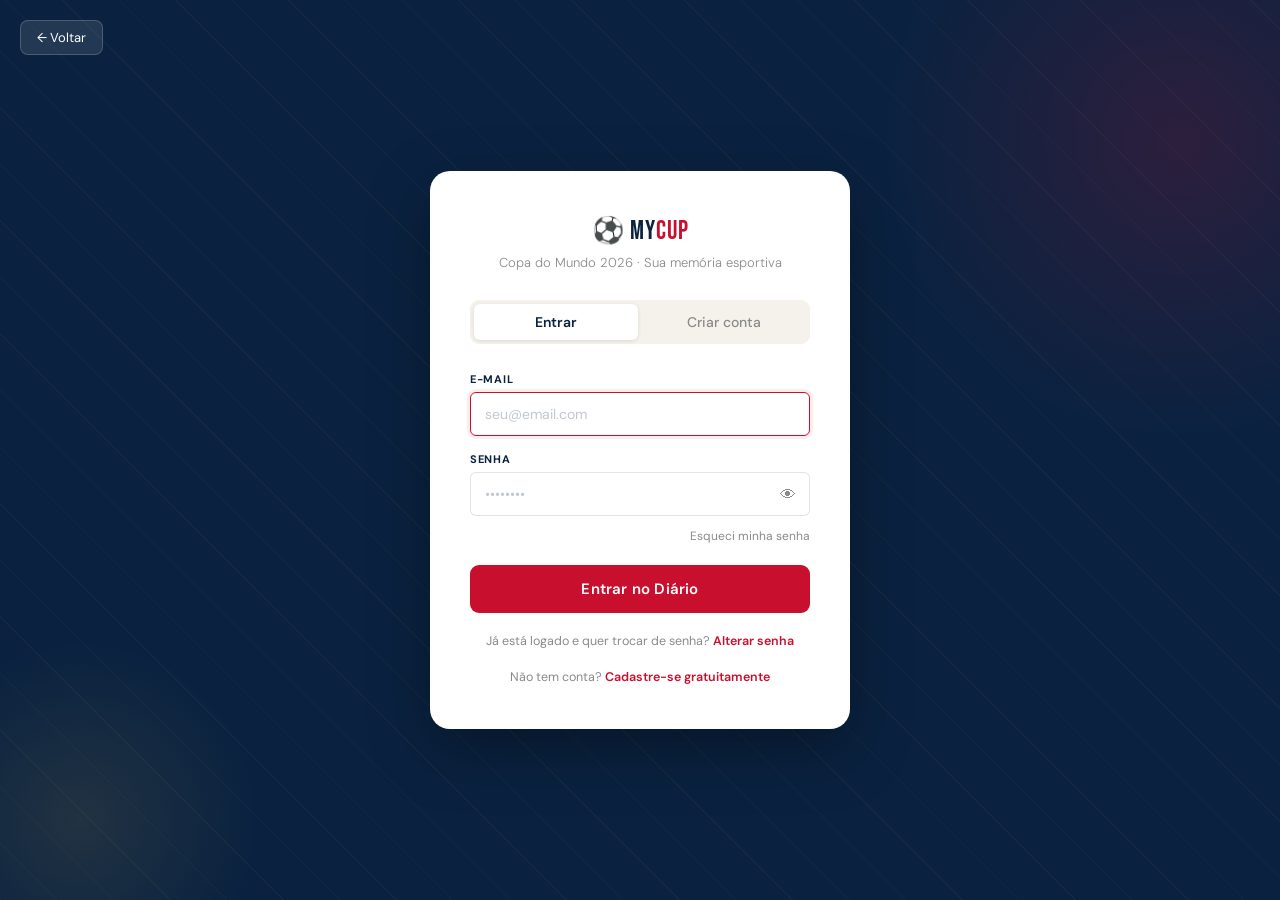
==== DiarioCopaFront/alterar-senha.html @ 3dfa86d6 "feat: add alterar-senha page e remove list placeholder card" ====
<!DOCTYPE html>
<html lang="pt-BR">
<head>
  <meta charset="UTF-8" />
  <meta name="viewport" content="width=device-width, initial-scale=1.0" />
  <title>Alterar Senha — Diário Digital Copa 2026</title>
  <link rel="preconnect" href="https://fonts.googleapis.com" />
  <link rel="preconnect" href="https://fonts.gstatic.com" crossorigin />
  <link href="https://fonts.googleapis.com/css2?family=Bebas+Neue&family=DM+Sans:ital,wght@0,300;0,400;0,500;0,600;1,400&display=swap" rel="stylesheet" />
  <link rel="stylesheet" href="css/auth.css" />
</head>
<body>

  <!-- Botão voltar -->
  <button class="auth-back-btn" onclick="voltarAnterior()">← Voltar</button>

  <div class="auth-page">

    <!-- Decorações de fundo -->
    <div class="auth-circle-1"></div>
    <div class="auth-circle-2"></div>

    <!-- Card central -->
    <div class="auth-card">

      <!-- Logo -->
      <div class="auth-logo">⚽ MY<span class="accent">CUP</span></div>
      <p class="auth-tagline">Copa do Mundo 2026 · Sua memória esportiva</p>

      <!-- Título da página -->
      <div class="change-pw-header">
        <div class="change-pw-icon">🔒</div>
        <h2 class="change-pw-title">Alterar Senha</h2>
        <p class="change-pw-subtitle">Escolha uma nova senha segura para sua conta.</p>
      </div>

      <!-- Formulário de alteração de senha -->
      <form id="form-alterar-senha" class="auth-form" novalidate onsubmit="handleAlterarSenha(event)">

        <div id="alterar-error" class="auth-error" role="alert"></div>
        <div id="alterar-success" class="auth-success" role="status"></div>

        <!-- Senha atual -->
        <div class="auth-fg">
          <label for="senha-atual">Senha Atual</label>
          <div class="input-wrap">
            <input
              type="password"
              id="senha-atual"
              name="senhaAtual"
              placeholder="Sua senha atual"
              autocomplete="current-password"
              required
            />
            <button
              type="button"
              class="toggle-pw"
              aria-label="Mostrar senha atual"
              onclick="togglePassword('senha-atual')"
            >👁</button>
          </div>
        </div>

        <!-- Nova senha -->
        <div class="auth-fg">
          <label for="nova-senha">Nova Senha</label>
          <div class="input-wrap">
            <input
              type="password"
              id="nova-senha"
              name="novaSenha"
              placeholder="Mínimo 8 caracteres"
              autocomplete="new-password"
              required
            />
            <button
              type="button"
              class="toggle-pw"
              aria-label="Mostrar nova senha"
              onclick="togglePassword('nova-senha')"
            >👁</button>
          </div>
        </div>

        <!-- Barra de força da senha -->
        <div class="pw-strength-wrap">
          <div class="pw-strength-bar">
            <div id="pw-strength-fill" class="pw-strength-fill"></div>
          </div>
          <span id="pw-strength-label" class="pw-strength-label"></span>
        </div>

        <!-- Confirmar nova senha -->
        <div class="auth-fg">
          <label for="confirmar-nova-senha">Confirmar Nova Senha</label>
          <div class="input-wrap">
            <input
              type="password"
              id="confirmar-nova-senha"
              name="confirmarNovaSenha"
              placeholder="Repita a nova senha"
              autocomplete="new-password"
              required
            />
            <button
              type="button"
              class="toggle-pw"
              aria-label="Mostrar confirmação"
              onclick="togglePassword('confirmar-nova-senha')"
            >👁</button>
          </div>
        </div>

        <button type="submit" class="btn-auth" id="btn-alterar">Salvar Nova Senha</button>

        <p class="auth-switch">
          Lembrou da senha?
          <button type="button" onclick="window.location.href='home.html'">Voltar ao início</button>
        </p>

      </form>

    </div><!-- /auth-card -->
  </div><!-- /auth-page -->

  <script src="js/api.js"></script>
  <script src="js/alterar-senha.js"></script>
</body>
</html>
---- DiarioCopaFront/css/auth.css ----
/* ========== AUTH PAGES — DIÁRIO DIGITAL COPA 2026 ========== */
/* Importar no <head> junto com landing.css ou separadamente      */

/* ---------- RESET DE VARIÁVEIS (caso seja página isolada) ------ */
/* Se landing.css já estiver carregado, este bloco é redundante    */
:root {
  --red:        #C8102E;
  --red-dk:     #A00D23;
  --red-lt:     #F9E8EB;
  --blue:       #0A2240;
  --blue-md:    #1A3A5C;
  --blue-lt:    #EAF0F7;
  --gold:       #C9A84C;
  --gold-lt:    #FBF4E3;
  --cream:      #F5F1EB;
  --white:      #FFFFFF;
  --gray:       #8A8A8A;
  --gray-lt:    #F0EFE9;
  --text:       #1A1A1A;
  --radius:     16px;
  --radius-sm:  9px;
  --radius-xs:  6px;
  --shadow:     0 4px 24px rgba(10,34,64,0.10);
  --shadow-lg:  0 12px 48px rgba(10,34,64,0.16);
  --transition: 0.25s cubic-bezier(0.4,0,0.2,1);
  --font-display: 'Bebas Neue', sans-serif;
  --font-body:    'DM Sans', sans-serif;
}

*, *::before, *::after { box-sizing: border-box; margin: 0; padding: 0; }

html { scroll-behavior: smooth; }
body {
  font-family: var(--font-body);
  background: var(--blue);
  color: var(--text);
  overflow-x: hidden;
  min-height: 100vh;
}
button { cursor: pointer; font-family: var(--font-body); }
a { text-decoration: none; color: inherit; }

/* ---------- SCROLLBAR ---------- */
::-webkit-scrollbar { width: 6px; }
::-webkit-scrollbar-track { background: var(--blue); }
::-webkit-scrollbar-thumb { background: var(--gold); border-radius: 4px; }

/* ============================================================
   PAGE WRAPPER
   ============================================================ */
.auth-page {
  min-height: 100vh;
  display: flex;
  align-items: center;
  justify-content: center;
  position: relative;
  overflow: hidden;
  padding: 40px 20px;
}

/* ---------- BACKGROUND TEXTURE ---------- */
.auth-page::before {
  content: '';
  position: absolute;
  inset: 0;
  background-image:
    repeating-linear-gradient(
      45deg,
      rgba(201,168,76,0.05) 0,
      rgba(201,168,76,0.05) 1px,
      transparent 1px,
      transparent 40px
    );
  pointer-events: none;
}

/* ---------- DECORATIVE CIRCLES ---------- */
.auth-circle-1 {
  position: absolute;
  width: 600px;
  height: 600px;
  border-radius: 50%;
  background: radial-gradient(circle, rgba(200,16,46,0.18) 0%, transparent 70%);
  top: -160px;
  right: -200px;
  pointer-events: none;
}

.auth-circle-2 {
  position: absolute;
  width: 360px;
  height: 360px;
  border-radius: 50%;
  background: radial-gradient(circle, rgba(201,168,76,0.12) 0%, transparent 70%);
  bottom: -100px;
  left: -100px;
  pointer-events: none;
}

/* ============================================================
   AUTH CARD
   ============================================================ */
.auth-card {
  background: var(--white);
  border-radius: 20px;
  padding: 44px 40px;
  width: 100%;
  max-width: 420px;
  position: relative;
  z-index: 2;
  box-shadow: 0 20px 60px rgba(0, 0, 0, 0.35);
  animation: cardIn 0.4s cubic-bezier(0.34,1.56,0.64,1) both;
}

@keyframes cardIn {
  from { opacity: 0; transform: translateY(24px) scale(0.97); }
  to   { opacity: 1; transform: translateY(0) scale(1); }
}

/* ---------- LOGO ---------- */
.auth-logo {
  font-family: var(--font-display);
  font-size: 26px;
  color: var(--blue);
  text-align: center;
  margin-bottom: 6px;
  letter-spacing: 1px;
}
.auth-logo .accent { color: var(--red); }

.auth-tagline {
  font-size: 13px;
  color: var(--gray);
  text-align: center;
  margin-bottom: 28px;
  font-weight: 300;
  line-height: 1.5;
}

/* ---------- TABS (login page only) ---------- */
.auth-tabs {
  display: flex;
  background: var(--cream);
  border-radius: var(--radius-sm);
  padding: 4px;
  margin-bottom: 28px;
  gap: 4px;
}

.auth-tab {
  flex: 1;
  padding: 9px;
  border-radius: 6px;
  border: none;
  background: none;
  font-size: 14px;
  font-weight: 500;
  color: var(--gray);
  cursor: pointer;
  transition: var(--transition);
  font-family: var(--font-body);
}

.auth-tab.active {
  background: var(--white);
  color: var(--blue);
  font-weight: 600;
  box-shadow: 0 1px 4px rgba(0,0,0,0.10);
}

.auth-tab:not(.active):hover {
  color: var(--blue);
}

/* ============================================================
   FORM
   ============================================================ */
.auth-form {
  display: flex;
  flex-direction: column;
  gap: 16px;
}

.auth-form.hidden {
  display: none;
}

/* ---------- FIELD GROUP ---------- */
.auth-fg {
  display: flex;
  flex-direction: column;
  gap: 6px;
}

.auth-fg label {
  font-size: 11px;
  font-weight: 700;
  color: var(--blue);
  text-transform: uppercase;
  letter-spacing: 0.7px;
}

.auth-fg input {
  border: 1.5px solid rgba(10,34,64,0.12);
  border-radius: var(--radius-xs);
  padding: 12px 14px;
  font-size: 14px;
  font-family: var(--font-body);
  outline: none;
  transition: var(--transition);
  color: var(--text);
  background: var(--white);
}

.auth-fg input::placeholder {
  color: rgba(10,34,64,0.25);
}

.auth-fg input:focus {
  border-color: var(--red);
  box-shadow: 0 0 0 3px rgba(200,16,46,0.08);
}

/* Input com ícone de eye (senha) */
.auth-fg .input-wrap {
  position: relative;
}

.auth-fg .input-wrap input {
  width: 100%;
  padding-right: 42px;
}

.auth-fg .toggle-pw {
  position: absolute;
  right: 12px;
  top: 50%;
  transform: translateY(-50%);
  background: none;
  border: none;
  color: var(--gray);
  cursor: pointer;
  font-size: 16px;
  padding: 2px;
  transition: color var(--transition);
}

.auth-fg .toggle-pw:hover { color: var(--blue); }

/* ---------- ESQUECI SENHA ---------- */
.auth-forgot {
  text-align: right;
  margin-top: -8px;
}

.auth-forgot a {
  font-size: 12px;
  color: var(--gray);
  transition: color var(--transition);
}

.auth-forgot a:hover { color: var(--red); }

/* ---------- BOTÃO PRINCIPAL ---------- */
.btn-auth {
  background: var(--red);
  color: white;
  border: none;
  border-radius: var(--radius-sm);
  padding: 14px;
  font-size: 15px;
  font-weight: 600;
  width: 100%;
  margin-top: 4px;
  transition: var(--transition);
  font-family: var(--font-body);
  letter-spacing: 0.2px;
}

.btn-auth:hover {
  background: var(--red-dk);
  transform: translateY(-1px);
  box-shadow: 0 6px 20px rgba(200,16,46,0.35);
}

.btn-auth:active {
  transform: translateY(0);
}

/* ---------- LOADING STATE ---------- */
.btn-auth.loading {
  opacity: 0.7;
  pointer-events: none;
}

.btn-auth.loading::after {
  content: '';
  display: inline-block;
  width: 14px;
  height: 14px;
  border: 2px solid rgba(255,255,255,0.4);
  border-top-color: white;
  border-radius: 50%;
  animation: spin 0.7s linear infinite;
  margin-left: 10px;
  vertical-align: middle;
}

@keyframes spin { to { transform: rotate(360deg); } }

/* ---------- MENSAGEM DE ERRO ---------- */
.auth-error {
  background: var(--red-lt);
  border: 1px solid rgba(200,16,46,0.2);
  border-radius: var(--radius-xs);
  padding: 10px 14px;
  font-size: 13px;
  color: var(--red-dk);
  display: none;
}

.auth-error.visible { display: block; }

/* ---------- MENSAGEM DE SUCESSO ---------- */
.auth-success {
  background: #e8f7ee;
  border: 1px solid rgba(22,163,74,0.25);
  border-radius: var(--radius-xs);
  padding: 10px 14px;
  font-size: 13px;
  color: #16a34a;
  display: none;
}

.auth-success.visible { display: block; }

/* ---------- FOOTER DO FORM ---------- */
.auth-switch {
  font-size: 12.5px;
  color: var(--gray);
  text-align: center;
  margin-top: 4px;
}

.auth-switch a,
.auth-switch button {
  background: none;
  border: none;
  color: var(--red);
  font-size: 12.5px;
  font-weight: 600;
  cursor: pointer;
  padding: 0;
  font-family: var(--font-body);
  transition: color var(--transition);
}

.auth-switch a:hover,
.auth-switch button:hover { color: var(--red-dk); text-decoration: underline; }

/* ---------- DIVIDER ---------- */
.auth-divider {
  display: flex;
  align-items: center;
  gap: 12px;
  margin: 4px 0;
}

.auth-divider::before,
.auth-divider::after {
  content: '';
  flex: 1;
  height: 1px;
  background: rgba(10,34,64,0.1);
}

.auth-divider span {
  font-size: 11px;
  color: var(--gray);
  white-space: nowrap;
}

/* ---------- TERMOS (cadastro) ---------- */
.auth-terms {
  font-size: 11.5px;
  color: var(--gray);
  text-align: center;
  line-height: 1.5;
}

.auth-terms a {
  color: var(--blue);
  text-decoration: underline;
}

.info-box {
    margin-top: 15px;
    padding: 15px;
    border-radius: 8px;
    background: rgba(255,255,255,.05);
  }

/* ============================================================
   BOTÃO VOLTAR (canto superior esquerdo)
   ============================================================ */
.auth-back-btn {
  position: fixed;
  top: 20px;
  left: 20px;
  background: rgba(255,255,255,0.10);
  color: white;
  border: 1px solid rgba(255,255,255,0.18);
  border-radius: 8px;
  padding: 8px 16px;
  font-size: 13px;
  font-family: var(--font-body);
  cursor: pointer;
  transition: var(--transition);
  z-index: 10;
}

.auth-back-btn:hover {
  background: rgba(255,255,255,0.18);
}

/* ============================================================
   CAMPOS LADO A LADO (senha + confirmar — desktop)
   ============================================================ */
.fields-row {
  display: flex;
  gap: 12px;
}

.fields-row .auth-fg {
  flex: 1;
  min-width: 0;
}

/* ============================================================
   RESPONSIVE
   ============================================================ */
@media (max-width: 520px) {
  .fields-row {
    flex-direction: column;
    gap: 0;
  }
}

@media (max-width: 480px) {
  .auth-card {
    padding: 32px 24px;
    border-radius: 16px;
  }
}

/* ========== TOOLTIP "ESQUECI MINHA SENHA" ========== */
.auth-forgot {
  position: relative;
}
.forgot-tooltip {
  position: absolute;
  top: calc(100% + 10px);
  left: 50%;
  transform: translateX(-50%);
  background: var(--blue);
  color: white;
  border-radius: 10px;
  padding: 14px 18px;
  font-size: 14px;
  line-height: 1.55;
  width: min(320px, 90vw);
  box-shadow: 0 8px 32px rgba(10,34,64,0.25);
  z-index: 50;
  animation: fadeInTooltip 0.18s ease;
}
.forgot-tooltip a {
  color: var(--gold);
  text-decoration: underline;
  word-break: break-all;
}
.forgot-tooltip-arrow {
  position: absolute;
  top: -7px;
  left: 50%;
  transform: translateX(-50%);
  width: 0;
  height: 0;
  border-left: 8px solid transparent;
  border-right: 8px solid transparent;
  border-bottom: 8px solid var(--blue);
}
@keyframes fadeInTooltip {
  from { opacity: 0; transform: translateX(-50%) translateY(-4px); }
  to   { opacity: 1; transform: translateX(-50%) translateY(0); }
}

/* ============================================================
   ALTERAR SENHA — cabeçalho da página
   ============================================================ */
.change-pw-header {
  text-align: center;
  margin-bottom: 24px;
}

.change-pw-icon {
  font-size: 36px;
  margin-bottom: 8px;
  line-height: 1;
}

.change-pw-title {
  font-family: var(--font-display);
  font-size: 22px;
  color: var(--blue);
  letter-spacing: 1px;
  margin-bottom: 6px;
}

.change-pw-subtitle {
  font-size: 13px;
  color: var(--gray);
  font-weight: 300;
  line-height: 1.5;
}

/* ============================================================
   BARRA DE FORÇA DA SENHA
   ============================================================ */
.pw-strength-wrap {
  display: flex;
  align-items: center;
  gap: 10px;
  margin-top: -6px;
}

.pw-strength-bar {
  flex: 1;
  height: 4px;
  background: rgba(10,34,64,0.1);
  border-radius: 99px;
  overflow: hidden;
}

.pw-strength-fill {
  height: 100%;
  width: 0%;
  border-radius: 99px;
  transition: width 0.3s ease, background-color 0.3s ease;
}

.pw-strength-label {
  font-size: 11px;
  font-weight: 600;
  min-width: 52px;
  text-align: right;
  transition: color 0.3s ease;
}
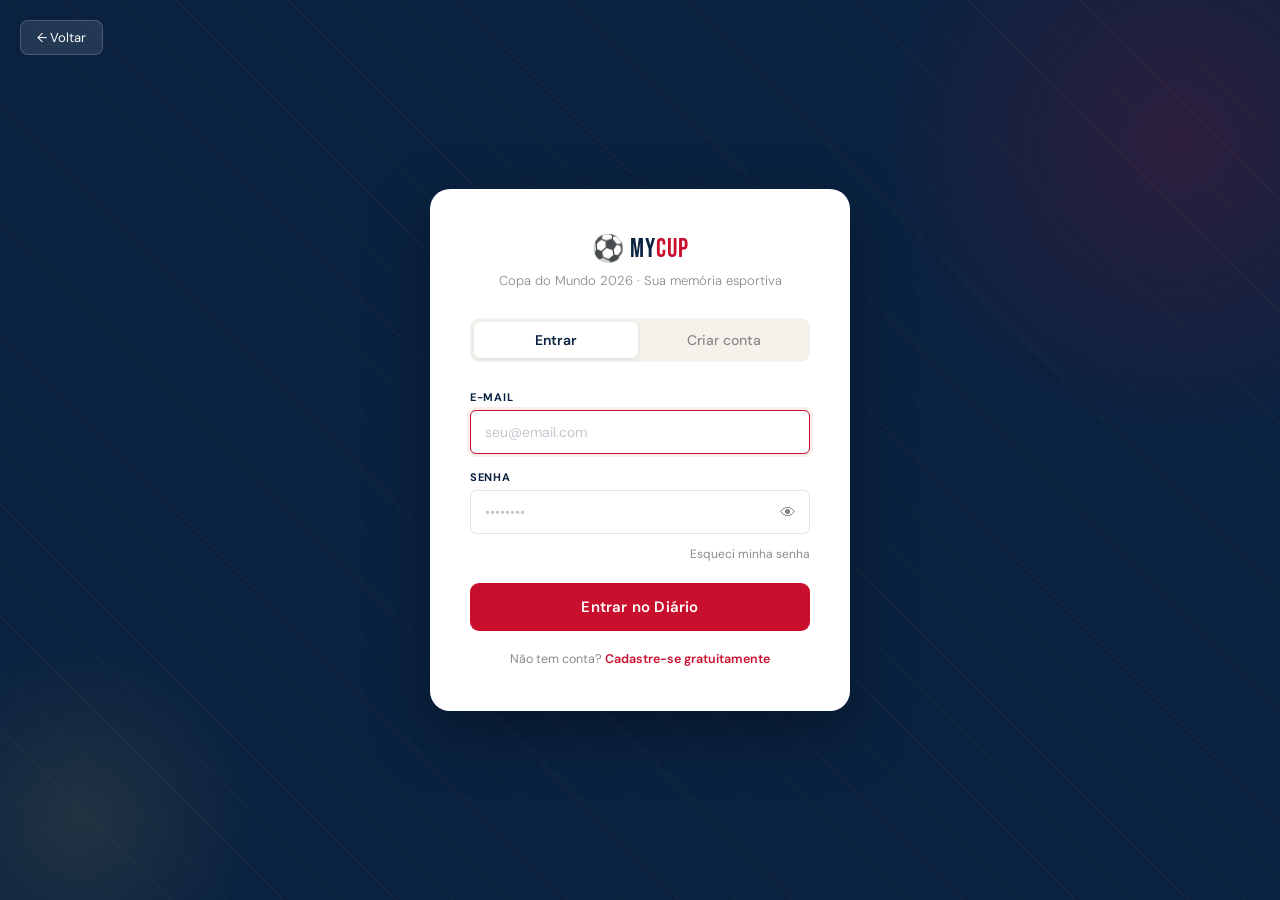
==== commit ce255f06: "corrigindo redirecionamento" ====
--- a/DiarioCopaFront/alterar-senha.html
+++ b/DiarioCopaFront/alterar-senha.html
@@ -115,7 +115,7 @@
 
         <p class="auth-switch">
           Lembrou da senha?
-          <button type="button" onclick="window.location.href='home.html'">Voltar ao início</button>
+          <button type="button" onclick="window.location.href='home.html'">Voltar</button>
         </p>
 
       </form>
